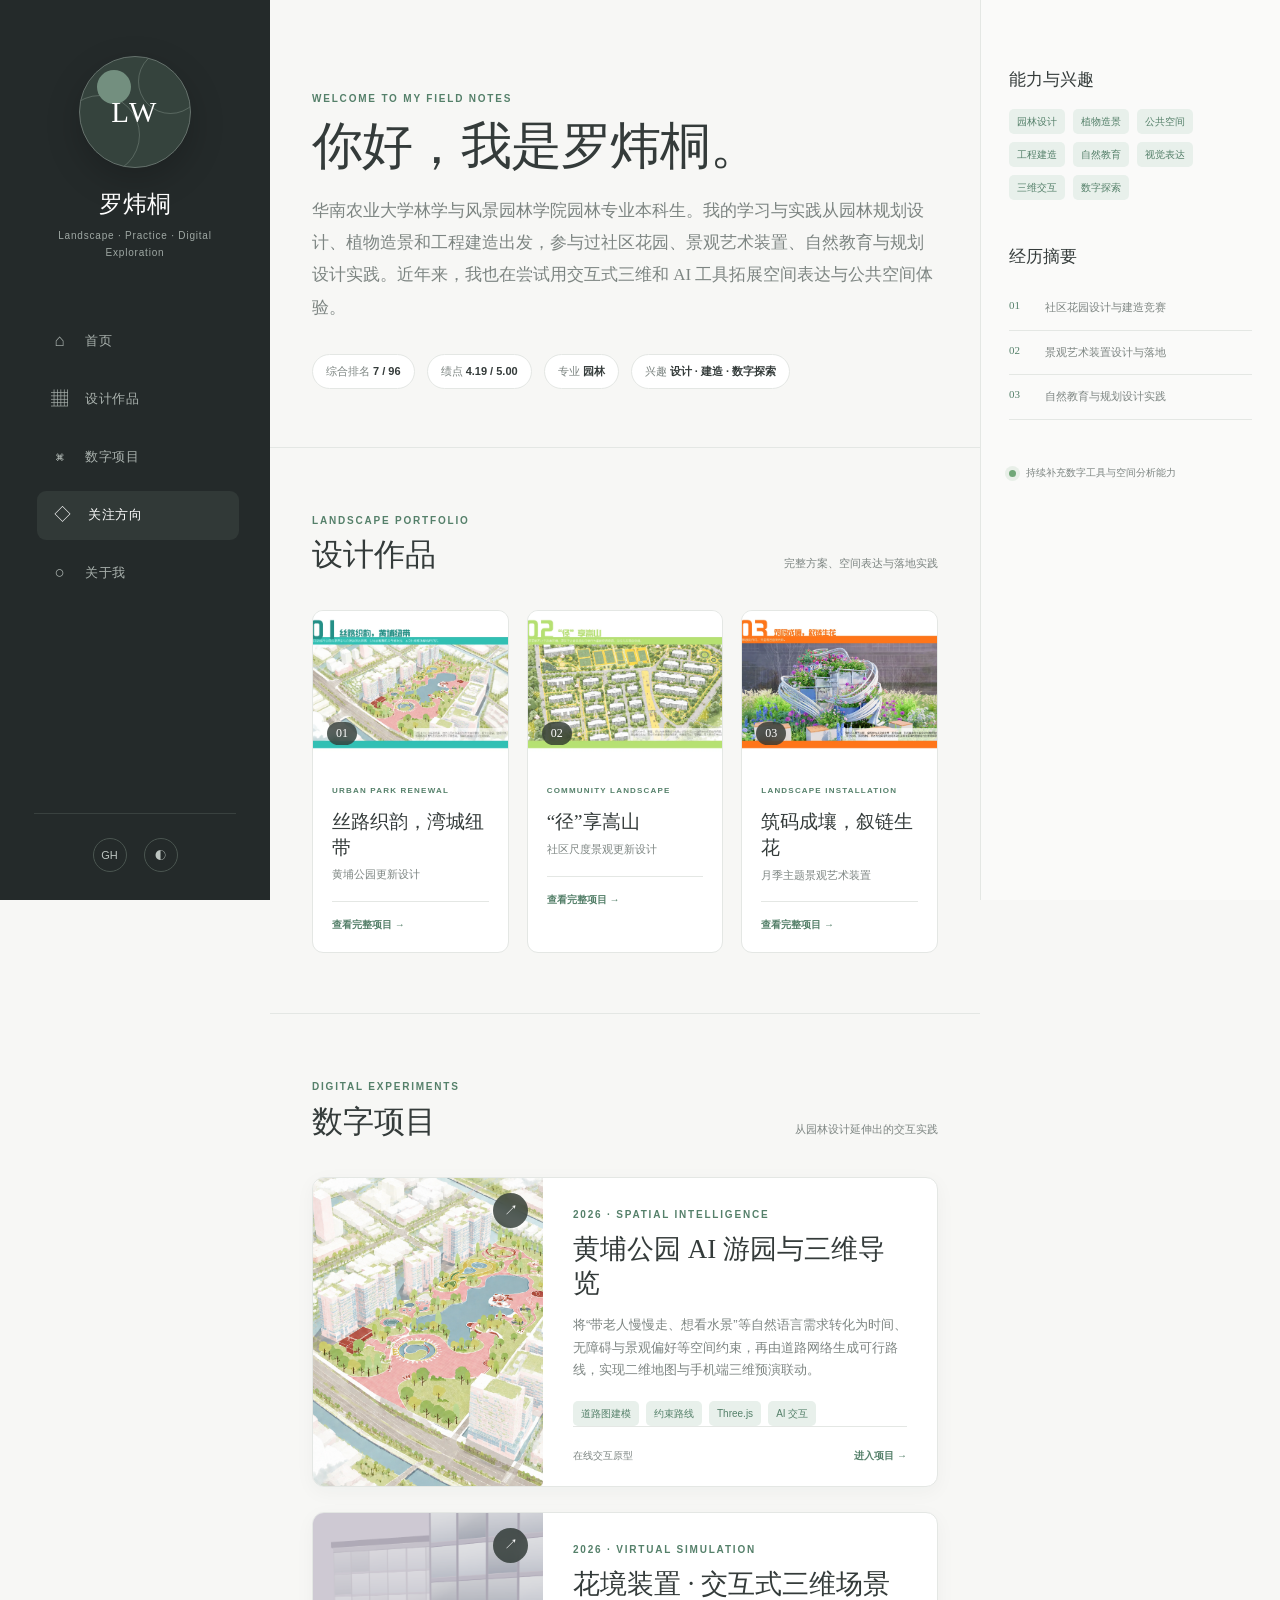
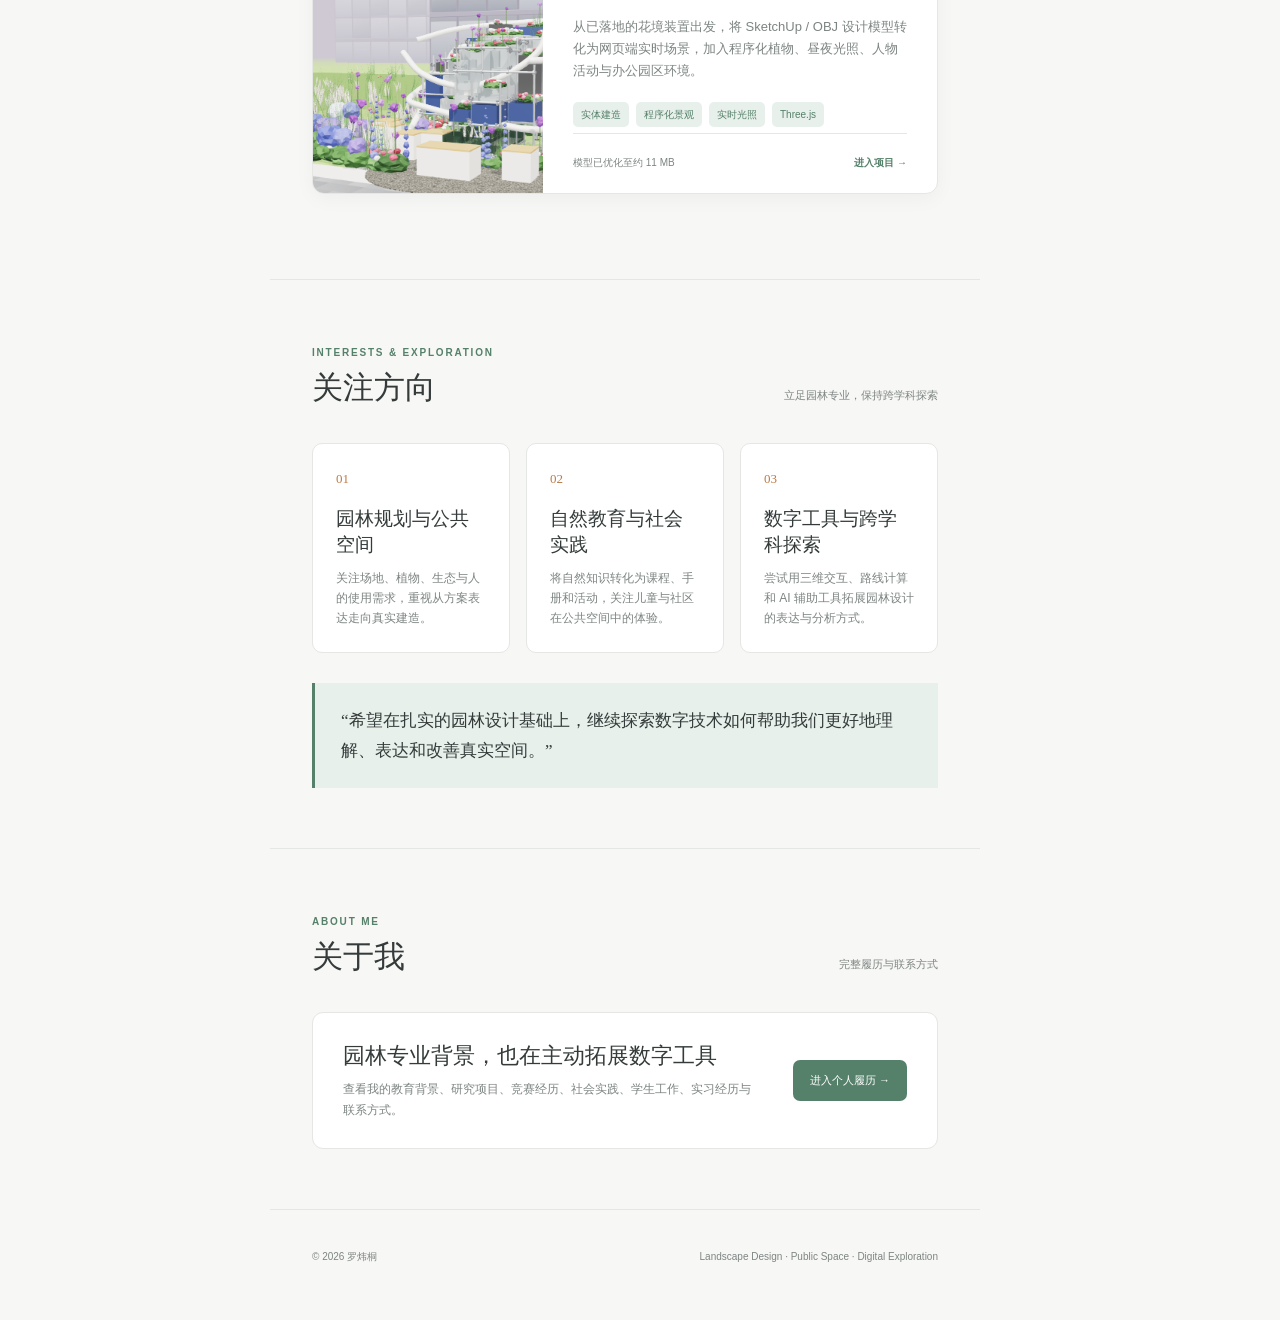
==== index.html @ fc2fd2df "Add academic profile and contact page" ====
<!doctype html>
<html lang="zh-CN" data-theme="light">
  <head>
    <meta charset="UTF-8" />
    <meta name="viewport" content="width=device-width, initial-scale=1" />
    <meta name="description" content="罗炜桐｜园林设计、建造实践、自然教育与数字探索作品集" />
    <meta name="theme-color" content="#f7f7f5" />
    <title>罗炜桐｜园林设计与数字探索</title>
    <link rel="stylesheet" href="./styles.css?v=2" />
  </head>
  <body>
    <aside class="sidebar">
      <a class="profile" href="#home" aria-label="返回首页">
        <span class="avatar"><i></i><b>LW</b></span>
        <strong>罗炜桐</strong>
        <small>Landscape · Practice · Digital Exploration</small>
      </a>

      <nav aria-label="网站导航">
        <a class="active" href="#home"><span>⌂</span>首页</a>
        <a href="#projects"><span>▦</span>设计作品</a>
        <a href="#digital"><span>⌘</span>数字项目</a>
        <a href="#research"><span>◇</span>关注方向</a>
        <a href="./about.html#about"><span>○</span>关于我</a>
      </nav>

      <div class="sidebar-bottom">
        <a href="https://github.com/luoweitong" target="_blank" rel="noreferrer" aria-label="GitHub">GH</a>
        <button id="theme-toggle" type="button" aria-label="切换深浅色模式">◐</button>
      </div>
    </aside>

    <main id="home">
      <header class="mobile-header">
        <a href="#home">罗炜桐</a>
        <button id="menu-toggle" type="button" aria-label="打开导航">☰</button>
      </header>

      <section class="intro">
        <p class="eyebrow">WELCOME TO MY FIELD NOTES</p>
        <h1>你好，我是罗炜桐。</h1>
        <p class="intro-copy">华南农业大学林学与风景园林学院园林专业本科生。我的学习与实践从园林规划设计、植物造景和工程建造出发，参与过社区花园、景观艺术装置、自然教育与规划设计实践。近年来，我也在尝试用交互式三维和 AI 工具拓展空间表达与公共空间体验。</p>
        <div class="intro-meta">
          <span>综合排名 <b>7 / 96</b></span>
          <span>绩点 <b>4.19 / 5.00</b></span>
          <span>专业 <b>园林</b></span>
          <span>兴趣 <b>设计 · 建造 · 数字探索</b></span>
        </div>
      </section>

      <section class="content-section" id="projects">
        <div class="section-title">
          <div><span>LANDSCAPE PORTFOLIO</span><h2>设计作品</h2></div>
          <p>完整方案、空间表达与落地实践</p>
        </div>

        <div class="work-grid">
          <a class="work-card" href="./works/huangpu.html">
            <figure><img src="./assets/portfolio/huangpu/01.webp" alt="黄埔公园更新设计鸟瞰图" /><span>01</span></figure>
            <article><small>URBAN PARK RENEWAL</small><h3>丝路织韵，湾城纽带</h3><p>黄埔公园更新设计</p><b>查看完整项目 →</b></article>
          </a>
          <a class="work-card" href="./works/songshan.html">
            <figure><img src="./assets/portfolio/songshan/01.webp" alt="径享嵩山社区景观设计鸟瞰图" /><span>02</span></figure>
            <article><small>COMMUNITY LANDSCAPE</small><h3>“径”享嵩山</h3><p>社区尺度景观更新设计</p><b>查看完整项目 →</b></article>
          </a>
          <a class="work-card" href="./works/rose.html">
            <figure><img src="./assets/portfolio/rose/01.webp" alt="筑码成壤叙链生花景观装置" /><span>03</span></figure>
            <article><small>LANDSCAPE INSTALLATION</small><h3>筑码成壤，叙链生花</h3><p>月季主题景观艺术装置</p><b>查看完整项目 →</b></article>
          </a>
        </div>
      </section>

      <section class="content-section" id="digital">
        <div class="section-title">
          <div><span>DIGITAL EXPERIMENTS</span><h2>数字项目</h2></div>
          <p>从园林设计延伸出的交互实践</p>
        </div>

        <a class="post-card" href="./huangpu/" target="_blank" aria-label="打开黄埔公园 AI 游园与三维导览项目">
          <figure>
            <img src="./huangpu/maps/huangpu-perspective.png" alt="黄埔公园空间效果图" />
            <span class="open-mark">↗</span>
          </figure>
          <article>
            <div class="post-date">2026 · SPATIAL INTELLIGENCE</div>
            <h3>黄埔公园 AI 游园与三维导览</h3>
            <p>将“带老人慢慢走、想看水景”等自然语言需求转化为时间、无障碍与景观偏好等空间约束，再由道路网络生成可行路线，实现二维地图与手机端三维预演联动。</p>
            <div class="tags"><span>道路图建模</span><span>约束路线</span><span>Three.js</span><span>AI 交互</span></div>
            <footer><span>在线交互原型</span><b>进入项目 →</b></footer>
          </article>
        </a>

        <a class="post-card" href="./garden/" target="_blank" aria-label="打开花境装置交互式三维场景项目">
          <figure>
            <img src="./assets/garden-preview.png" alt="花境装置交互式三维场景" />
            <span class="open-mark">↗</span>
          </figure>
          <article>
            <div class="post-date">2026 · VIRTUAL SIMULATION</div>
            <h3>花境装置 · 交互式三维场景</h3>
            <p>从已落地的花境装置出发，将 SketchUp / OBJ 设计模型转化为网页端实时场景，加入程序化植物、昼夜光照、人物活动与办公园区环境。</p>
            <div class="tags"><span>实体建造</span><span>程序化景观</span><span>实时光照</span><span>Three.js</span></div>
            <footer><span>模型已优化至约 11 MB</span><b>进入项目 →</b></footer>
          </article>
        </a>
      </section>

      <section class="content-section research" id="research">
        <div class="section-title">
          <div><span>INTERESTS &amp; EXPLORATION</span><h2>关注方向</h2></div>
          <p>立足园林专业，保持跨学科探索</p>
        </div>
        <div class="note-grid">
          <article><b>01</b><h3>园林规划与公共空间</h3><p>关注场地、植物、生态与人的使用需求，重视从方案表达走向真实建造。</p></article>
          <article><b>02</b><h3>自然教育与社会实践</h3><p>将自然知识转化为课程、手册和活动，关注儿童与社区在公共空间中的体验。</p></article>
          <article><b>03</b><h3>数字工具与跨学科探索</h3><p>尝试用三维交互、路线计算和 AI 辅助工具拓展园林设计的表达与分析方式。</p></article>
        </div>
        <blockquote>“希望在扎实的园林设计基础上，继续探索数字技术如何帮助我们更好地理解、表达和改善真实空间。”</blockquote>
      </section>

      <section class="content-section about" id="about">
        <div class="section-title">
          <div><span>ABOUT ME</span><h2>关于我</h2></div>
          <p>完整履历与联系方式</p>
        </div>
        <div class="about-callout">
          <div><h3>园林专业背景，也在主动拓展数字工具</h3><p>查看我的教育背景、研究项目、竞赛经历、社会实践、学生工作、实习经历与联系方式。</p></div>
          <a href="./about.html#about">进入个人履历 →</a>
        </div>
      </section>

      <footer class="site-footer">
        <span>© 2026 罗炜桐</span>
        <span>Landscape Design · Public Space · Digital Exploration</span>
      </footer>
    </main>

    <aside class="right-rail">
      <section>
        <h2>能力与兴趣</h2>
        <div class="cloud"><span>园林设计</span><span>植物造景</span><span>公共空间</span><span>工程建造</span><span>自然教育</span><span>视觉表达</span><span>三维交互</span><span>数字探索</span></div>
      </section>
      <section>
        <h2>经历摘要</h2>
        <a href="./about.html#competitions"><b>01</b><span>社区花园设计与建造竞赛</span></a>
        <a href="./about.html#competitions"><b>02</b><span>景观艺术装置设计与落地</span></a>
        <a href="./about.html#practice"><b>03</b><span>自然教育与规划设计实践</span></a>
      </section>
      <section class="status">
        <i></i><span>持续补充数字工具与空间分析能力</span>
      </section>
    </aside>

    <script src="./script.js?v=2"></script>
  </body>
</html>
---- styles.css ----
:root {
  --bg: #f7f7f5;
  --panel: #ffffff;
  --sidebar: #242a2a;
  --sidebar-text: #d9ddda;
  --text: #343b3a;
  --muted: #7d8582;
  --line: #e4e7e4;
  --accent: #55806a;
  --accent-soft: #e8f0eb;
  --amber: #bd7a46;
  --display: Georgia, 'Songti SC', 'STSong', serif;
  --body: 'Microsoft YaHei UI', 'PingFang SC', sans-serif;
}
[data-theme='dark'] {
  --bg: #1c2020;
  --panel: #252a29;
  --sidebar: #151918;
  --sidebar-text: #d7dcda;
  --text: #e4e7e4;
  --muted: #9aa29f;
  --line: #363d3a;
  --accent: #8eb69f;
  --accent-soft: #2d3a34;
  --amber: #d59b6c;
}
* { box-sizing: border-box; }
html { scroll-behavior: smooth; scroll-padding-top: 30px; }
body { margin: 0; background: var(--bg); color: var(--text); font-family: var(--body); font-size: 14px; line-height: 1.7; transition: background .25s, color .25s; }
a { color: inherit; text-decoration: none; }
.sidebar { position: fixed; inset: 0 auto 0 0; width: 270px; background: var(--sidebar); color: var(--sidebar-text); padding: 56px 34px 28px; display: flex; flex-direction: column; z-index: 10; }
.profile { text-align: center; display: grid; justify-items: center; }
.avatar { width: 112px; height: 112px; border: 1px solid #65716c; border-radius: 50%; position: relative; overflow: hidden; display: grid; place-items: center; background: #35433d; box-shadow: 0 12px 35px #0003; }
.avatar::before, .avatar::after, .avatar i { content: ''; position: absolute; border: 1px solid rgba(207,222,213,.23); border-radius: 50%; }
.avatar::before { width: 78px; height: 78px; left: -20px; bottom: -8px; }
.avatar::after { width: 63px; height: 63px; right: -13px; top: -8px; }
.avatar i { width: 34px; height: 34px; left: 17px; top: 13px; background: #738f7f; border: 0; }
.avatar b { position: relative; z-index: 1; font: 400 29px var(--display); letter-spacing: .08em; color: white; }
.profile strong { font: 400 24px var(--display); margin-top: 20px; color: white; }
.profile small { color: #9fa8a4; font-size: 10px; letter-spacing: .08em; margin-top: 7px; }
nav { margin-top: 56px; display: grid; gap: 9px; }
nav a { display: flex; align-items: center; gap: 16px; padding: 10px 17px; border-radius: 9px; color: #aab2ae; transition: .2s; font-size: 13px; letter-spacing: .05em; }
nav a span { width: 18px; font-size: 17px; text-align: center; }
nav a:hover, nav a.active { color: white; background: #313937; transform: translateX(3px); }
.sidebar-bottom { margin-top: auto; display: flex; justify-content: center; gap: 17px; border-top: 1px solid #39413f; padding-top: 24px; }
.sidebar-bottom a, .sidebar-bottom button { width: 34px; height: 34px; border: 1px solid #4a5550; color: #bdc5c1; background: transparent; border-radius: 50%; display: grid; place-items: center; font: 11px var(--body); cursor: pointer; }
.mobile-header { display: none; }
main { margin-left: 270px; margin-right: 300px; min-height: 100vh; }
.intro, .content-section, .site-footer { max-width: 900px; margin-inline: auto; }
.intro { padding: 80px 42px 58px; border-bottom: 1px solid var(--line); }
.eyebrow, .section-title span, .post-date { font-size: 10px; letter-spacing: .18em; color: var(--accent); font-weight: 700; }
.intro h1 { font: 400 clamp(38px, 4vw, 58px)/1.05 var(--display); margin: 12px 0 22px; letter-spacing: -.025em; }
.intro-copy { color: var(--muted); font: 400 17px/1.9 var(--display); max-width: 740px; margin: 0; }
.intro-meta { display: flex; flex-wrap: wrap; gap: 12px; margin-top: 30px; }
.intro-meta span { background: var(--panel); border: 1px solid var(--line); border-radius: 999px; padding: 7px 13px; color: var(--muted); font-size: 11px; }
.intro-meta b { color: var(--text); font-weight: 600; }
.content-section { padding: 60px 42px; border-bottom: 1px solid var(--line); }
.section-title { display: flex; align-items: end; justify-content: space-between; margin-bottom: 34px; }
.section-title h2 { font: 400 31px var(--display); margin: 3px 0 0; }
.section-title > p { margin: 0 0 4px; color: var(--muted); font-size: 11px; }
.work-grid { display: grid; grid-template-columns: repeat(3, 1fr); gap: 18px; }
.work-card { background: var(--panel); border: 1px solid var(--line); border-radius: 11px; overflow: hidden; transition: transform .25s, box-shadow .25s, border-color .25s; }
.work-card:hover { transform: translateY(-5px); box-shadow: 0 16px 38px rgba(35,50,42,.1); border-color: color-mix(in srgb, var(--accent), transparent 55%); }
.work-card figure { margin: 0; aspect-ratio: 4/3; position: relative; overflow: hidden; background: #e9ece8; }
.work-card figure img { width: 100%; height: 100%; object-fit: cover; display: block; transition: transform .55s ease; }
.work-card:hover figure img { transform: scale(1.035); }
.work-card figure span { position: absolute; left: 14px; bottom: 12px; color: white; font: 400 12px var(--display); background: rgba(29,39,34,.72); border-radius: 999px; padding: 4px 9px; backdrop-filter: blur(6px); }
.work-card article { padding: 20px 19px 19px; }
.work-card small { color: var(--accent); font-size: 8px; letter-spacing: .15em; font-weight: 700; }
.work-card h3 { font: 400 19px/1.35 var(--display); margin: 8px 0 5px; }
.work-card p { color: var(--muted); font-size: 11px; margin: 0 0 17px; }
.work-card b { display: block; padding-top: 14px; border-top: 1px solid var(--line); color: var(--accent); font-size: 10px; }
.post-card { display: grid; grid-template-columns: minmax(230px, 36%) 1fr; overflow: hidden; background: var(--panel); border: 1px solid var(--line); border-radius: 12px; margin-bottom: 25px; box-shadow: 0 5px 20px rgba(35,50,42,.04); transition: transform .25s, box-shadow .25s, border-color .25s; }
.post-card:hover { transform: translateY(-4px); box-shadow: 0 15px 38px rgba(35,50,42,.11); border-color: color-mix(in srgb, var(--accent), transparent 55%); }
.post-card figure { margin: 0; min-height: 280px; overflow: hidden; position: relative; background: #dfe6df; }
.post-card img { width: 100%; height: 100%; object-fit: cover; display: block; transition: transform .6s ease; }
.post-card:hover img { transform: scale(1.04); }
.open-mark { position: absolute; top: 15px; right: 15px; width: 35px; height: 35px; display: grid; place-items: center; border-radius: 50%; color: white; background: rgba(26,36,31,.72); backdrop-filter: blur(6px); }
.post-card article { padding: 28px 30px 22px; display: flex; flex-direction: column; }
.post-card h3 { font: 400 27px/1.25 var(--display); margin: 10px 0 14px; }
.post-card article > p { color: var(--muted); margin: 0 0 20px; font-size: 13px; }
.tags { display: flex; flex-wrap: wrap; gap: 7px; }
.tags span, .cloud span { background: var(--accent-soft); color: var(--accent); border-radius: 5px; padding: 4px 8px; font-size: 10px; }
.post-card footer { margin-top: auto; padding-top: 20px; border-top: 1px solid var(--line); display: flex; justify-content: space-between; color: var(--muted); font-size: 10px; }
.post-card footer b { color: var(--accent); }
.note-grid { display: grid; grid-template-columns: repeat(3, 1fr); gap: 16px; }
.note-grid article { background: var(--panel); border: 1px solid var(--line); border-radius: 10px; padding: 23px; }
.note-grid b { color: var(--amber); font: 400 13px var(--display); }
.note-grid h3 { font: 400 19px/1.35 var(--display); margin: 16px 0 10px; }
.note-grid p { color: var(--muted); font-size: 12px; margin: 0; }
blockquote { margin: 30px 0 0; padding: 23px 26px; border-left: 3px solid var(--accent); background: var(--accent-soft); color: var(--text); font: 400 17px/1.75 var(--display); }
.about-grid { display: grid; grid-template-columns: repeat(3, 1fr); gap: 20px; }
.about-grid h3 { font: 400 20px var(--display); padding-bottom: 12px; border-bottom: 1px solid var(--line); }
.about-grid p { color: var(--muted); font-size: 12px; }
.about-callout { display:flex; align-items:center; justify-content:space-between; gap:30px; padding:28px 30px; background:var(--panel); border:1px solid var(--line); border-radius:11px; }
.about-callout h3 { margin:0 0 8px; font:400 22px var(--display); }
.about-callout p { margin:0; color:var(--muted); font-size:12px; }
.about-callout > a { flex:none; padding:11px 17px; color:white; background:var(--accent); border-radius:7px; font-size:11px; transition:transform .2s, filter .2s; }
.about-callout > a:hover { transform:translateY(-2px); filter:brightness(1.08); }
.site-footer { padding: 38px 42px 55px; display: flex; justify-content: space-between; color: var(--muted); font-size: 10px; }
.right-rail { position: fixed; right: 0; top: 0; width: 300px; height: 100vh; padding: 68px 28px; border-left: 1px solid var(--line); background: color-mix(in srgb, var(--bg), var(--panel) 40%); overflow-y: auto; }
.right-rail section { margin-bottom: 45px; }
.right-rail h2 { font: 400 17px var(--display); margin: 0 0 18px; }
.cloud { display: flex; flex-wrap: wrap; gap: 8px; }
.right-rail section > a { display: grid; grid-template-columns: 27px 1fr; gap: 9px; padding: 13px 0; border-bottom: 1px solid var(--line); font-size: 11px; line-height: 1.6; color: var(--muted); }
.right-rail section > a b { color: var(--accent); font: 400 11px var(--display); }
.status { display: flex; gap: 10px; align-items: flex-start; color: var(--muted); font-size: 10px; line-height: 1.6; }
.status i { width: 7px; height: 7px; background: #70a778; border-radius: 50%; margin-top: 5px; box-shadow: 0 0 0 4px #70a77822; }
@media (max-width: 1150px) { main { margin-right: 0; }.right-rail { display: none; } }
@media (max-width: 760px) {
  .sidebar { width: min(280px, 78vw); transform: translateX(-102%); transition: transform .25s; box-shadow: 12px 0 30px #0003; }
  body.menu-open .sidebar { transform: translateX(0); }
  main { margin: 0; }
  .mobile-header { height: 58px; padding: 0 20px; display: flex; justify-content: space-between; align-items: center; position: sticky; top: 0; z-index: 8; background: color-mix(in srgb, var(--bg), transparent 7%); backdrop-filter: blur(12px); border-bottom: 1px solid var(--line); }
  .mobile-header a { font: 400 18px var(--display); }
  .mobile-header button { background: transparent; border: 0; color: var(--text); font-size: 20px; }
  .intro { padding: 58px 22px 45px; }.content-section { padding: 48px 20px; }
  .section-title { align-items: start; }.section-title > p { display: none; }
  .post-card { grid-template-columns: 1fr; }.post-card figure { min-height: 220px; aspect-ratio: 16/9; }.post-card article { padding: 23px; }
  .work-grid, .note-grid, .about-grid { grid-template-columns: 1fr; }.about-callout { align-items:flex-start; flex-direction:column; }.site-footer { padding-inline: 20px; gap: 20px; }
}
@media (prefers-reduced-motion: reduce) { *,*::before,*::after { scroll-behavior: auto !important; transition: none !important; } }
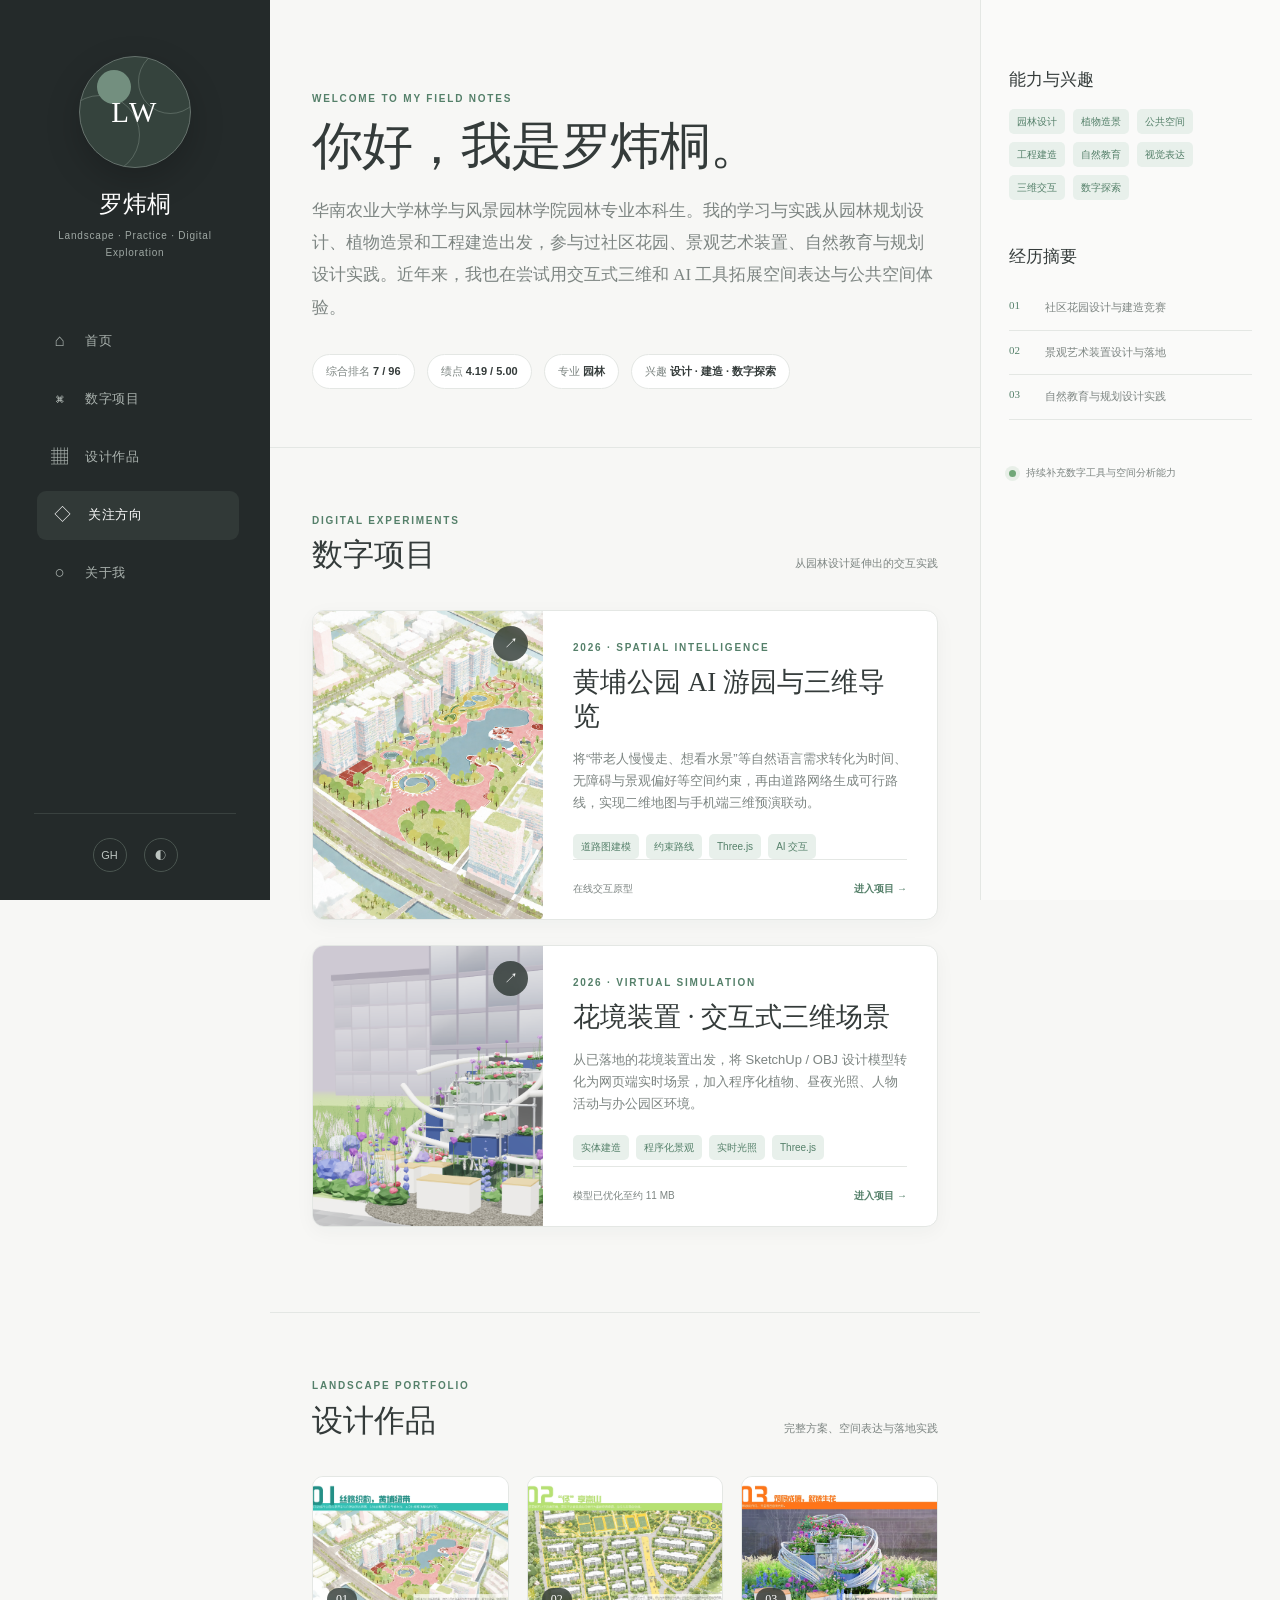
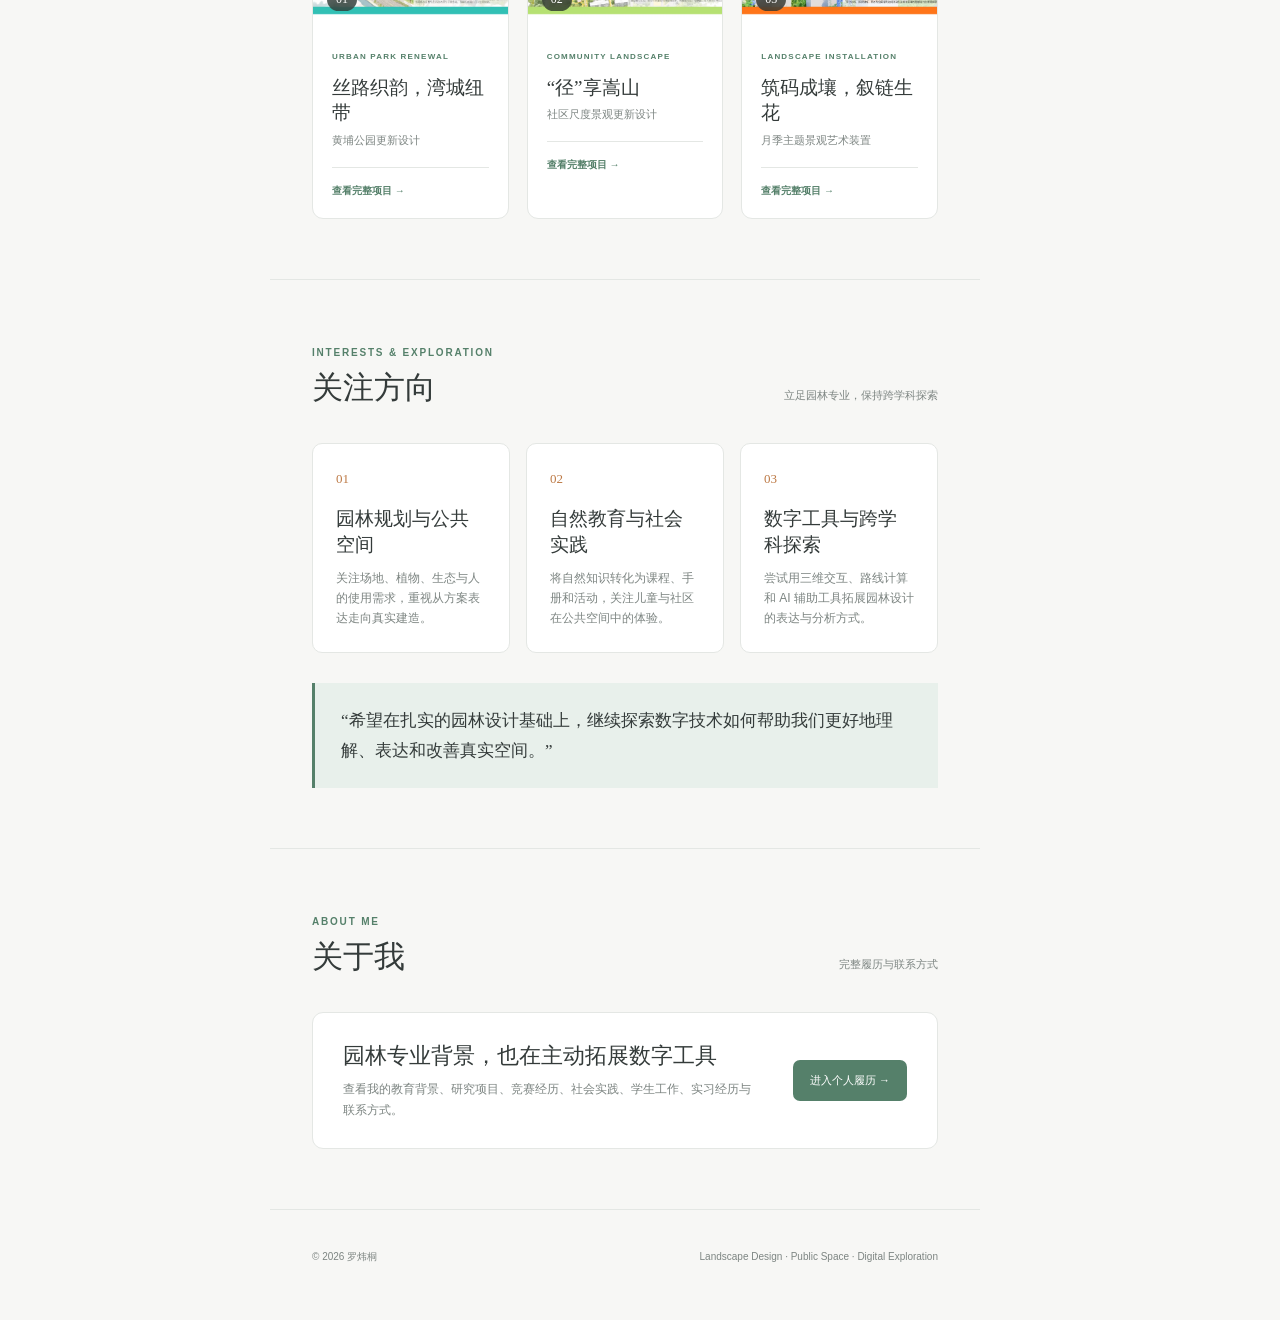
==== commit ac154bcf: "Show digital projects before design portfolio" ====
--- a/index.html
+++ b/index.html
@@ -18,8 +18,8 @@
 
       <nav aria-label="网站导航">
         <a class="active" href="#home"><span>⌂</span>首页</a>
+        <a href="#digital"><span>⌘</span>数字项目</a>
         <a href="#projects"><span>▦</span>设计作品</a>
-        <a href="#digital"><span>⌘</span>数字项目</a>
         <a href="#research"><span>◇</span>关注方向</a>
         <a href="./about.html#about"><span>○</span>关于我</a>
       </nav>
@@ -45,28 +45,6 @@
           <span>绩点 <b>4.19 / 5.00</b></span>
           <span>专业 <b>园林</b></span>
           <span>兴趣 <b>设计 · 建造 · 数字探索</b></span>
-        </div>
-      </section>
-
-      <section class="content-section" id="projects">
-        <div class="section-title">
-          <div><span>LANDSCAPE PORTFOLIO</span><h2>设计作品</h2></div>
-          <p>完整方案、空间表达与落地实践</p>
-        </div>
-
-        <div class="work-grid">
-          <a class="work-card" href="./works/huangpu.html">
-            <figure><img src="./assets/portfolio/huangpu/01.webp" alt="黄埔公园更新设计鸟瞰图" /><span>01</span></figure>
-            <article><small>URBAN PARK RENEWAL</small><h3>丝路织韵，湾城纽带</h3><p>黄埔公园更新设计</p><b>查看完整项目 →</b></article>
-          </a>
-          <a class="work-card" href="./works/songshan.html">
-            <figure><img src="./assets/portfolio/songshan/01.webp" alt="径享嵩山社区景观设计鸟瞰图" /><span>02</span></figure>
-            <article><small>COMMUNITY LANDSCAPE</small><h3>“径”享嵩山</h3><p>社区尺度景观更新设计</p><b>查看完整项目 →</b></article>
-          </a>
-          <a class="work-card" href="./works/rose.html">
-            <figure><img src="./assets/portfolio/rose/01.webp" alt="筑码成壤叙链生花景观装置" /><span>03</span></figure>
-            <article><small>LANDSCAPE INSTALLATION</small><h3>筑码成壤，叙链生花</h3><p>月季主题景观艺术装置</p><b>查看完整项目 →</b></article>
-          </a>
         </div>
       </section>
 
@@ -103,6 +81,28 @@
             <footer><span>模型已优化至约 11 MB</span><b>进入项目 →</b></footer>
           </article>
         </a>
+      </section>
+
+      <section class="content-section" id="projects">
+        <div class="section-title">
+          <div><span>LANDSCAPE PORTFOLIO</span><h2>设计作品</h2></div>
+          <p>完整方案、空间表达与落地实践</p>
+        </div>
+
+        <div class="work-grid">
+          <a class="work-card" href="./works/huangpu.html">
+            <figure><img src="./assets/portfolio/huangpu/01.webp" alt="黄埔公园更新设计鸟瞰图" /><span>01</span></figure>
+            <article><small>URBAN PARK RENEWAL</small><h3>丝路织韵，湾城纽带</h3><p>黄埔公园更新设计</p><b>查看完整项目 →</b></article>
+          </a>
+          <a class="work-card" href="./works/songshan.html">
+            <figure><img src="./assets/portfolio/songshan/01.webp" alt="径享嵩山社区景观设计鸟瞰图" /><span>02</span></figure>
+            <article><small>COMMUNITY LANDSCAPE</small><h3>“径”享嵩山</h3><p>社区尺度景观更新设计</p><b>查看完整项目 →</b></article>
+          </a>
+          <a class="work-card" href="./works/rose.html">
+            <figure><img src="./assets/portfolio/rose/01.webp" alt="筑码成壤叙链生花景观装置" /><span>03</span></figure>
+            <article><small>LANDSCAPE INSTALLATION</small><h3>筑码成壤，叙链生花</h3><p>月季主题景观艺术装置</p><b>查看完整项目 →</b></article>
+          </a>
+        </div>
       </section>
 
       <section class="content-section research" id="research">
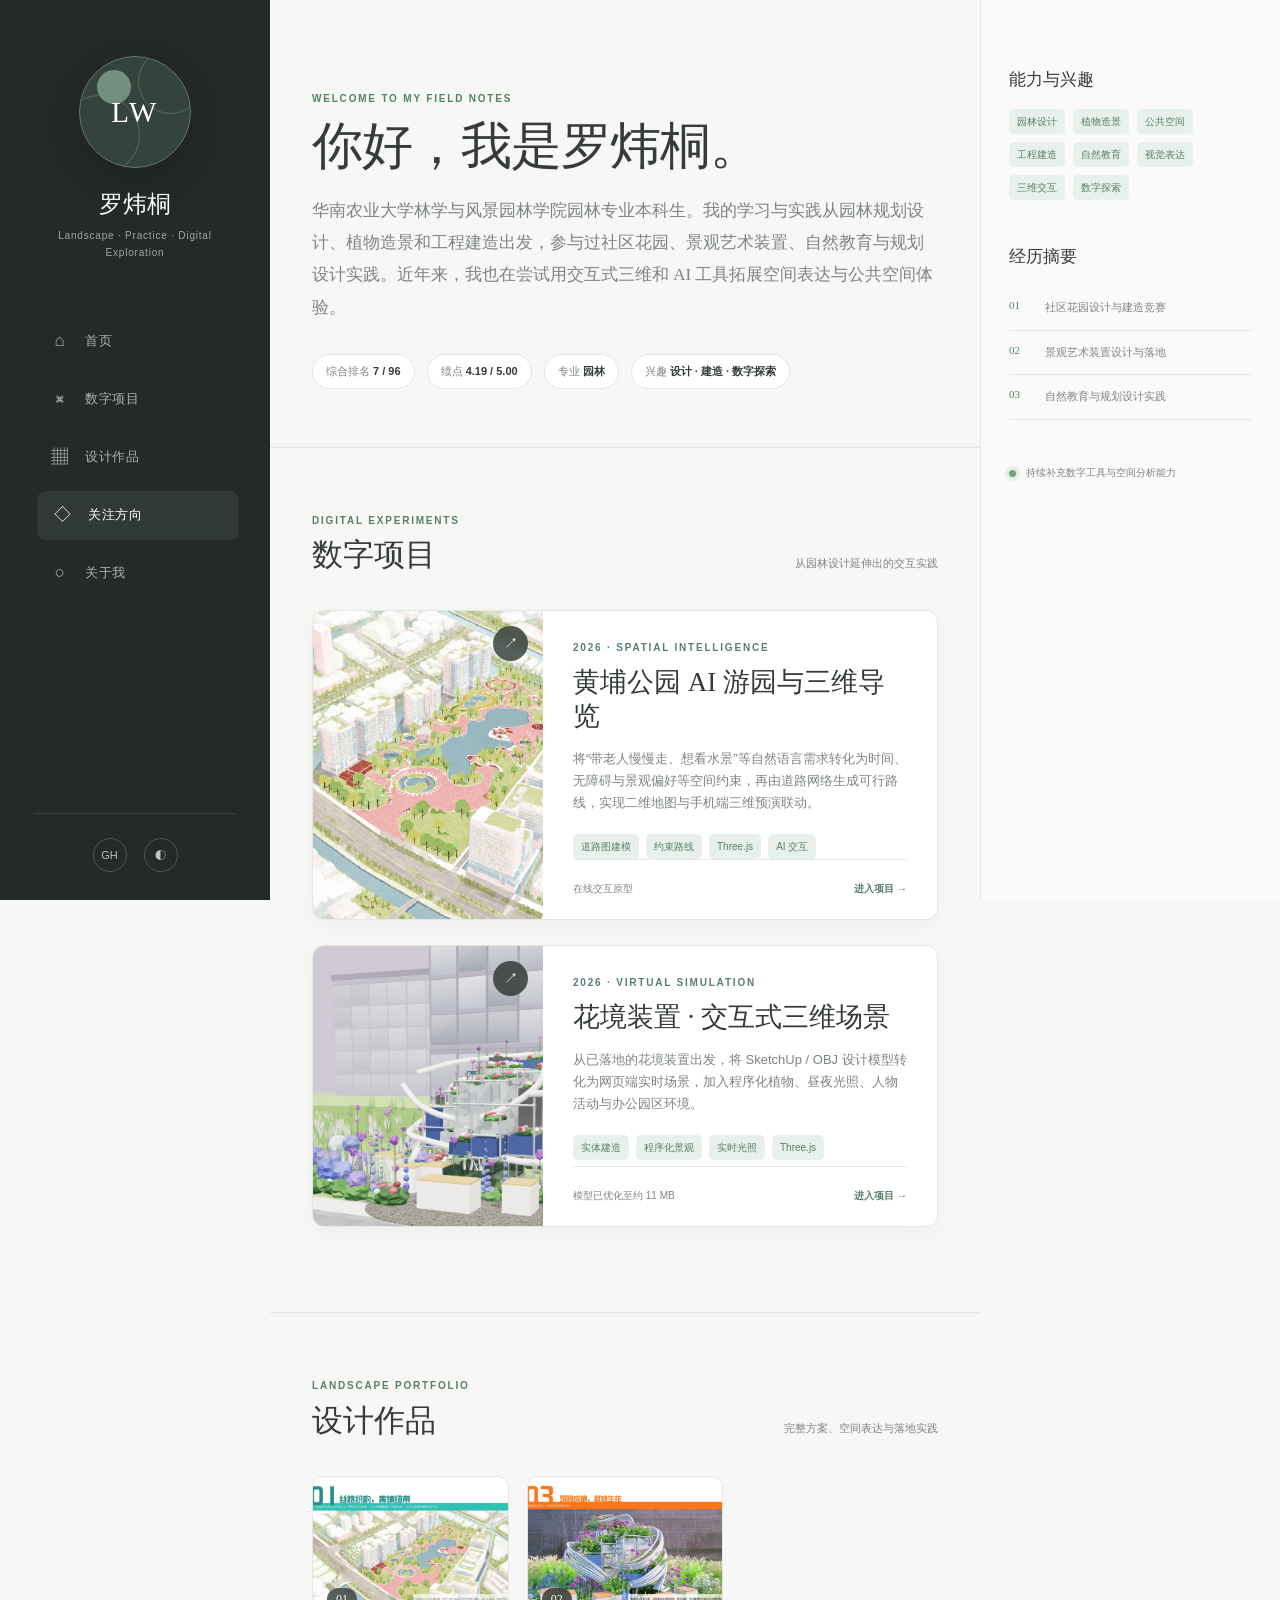
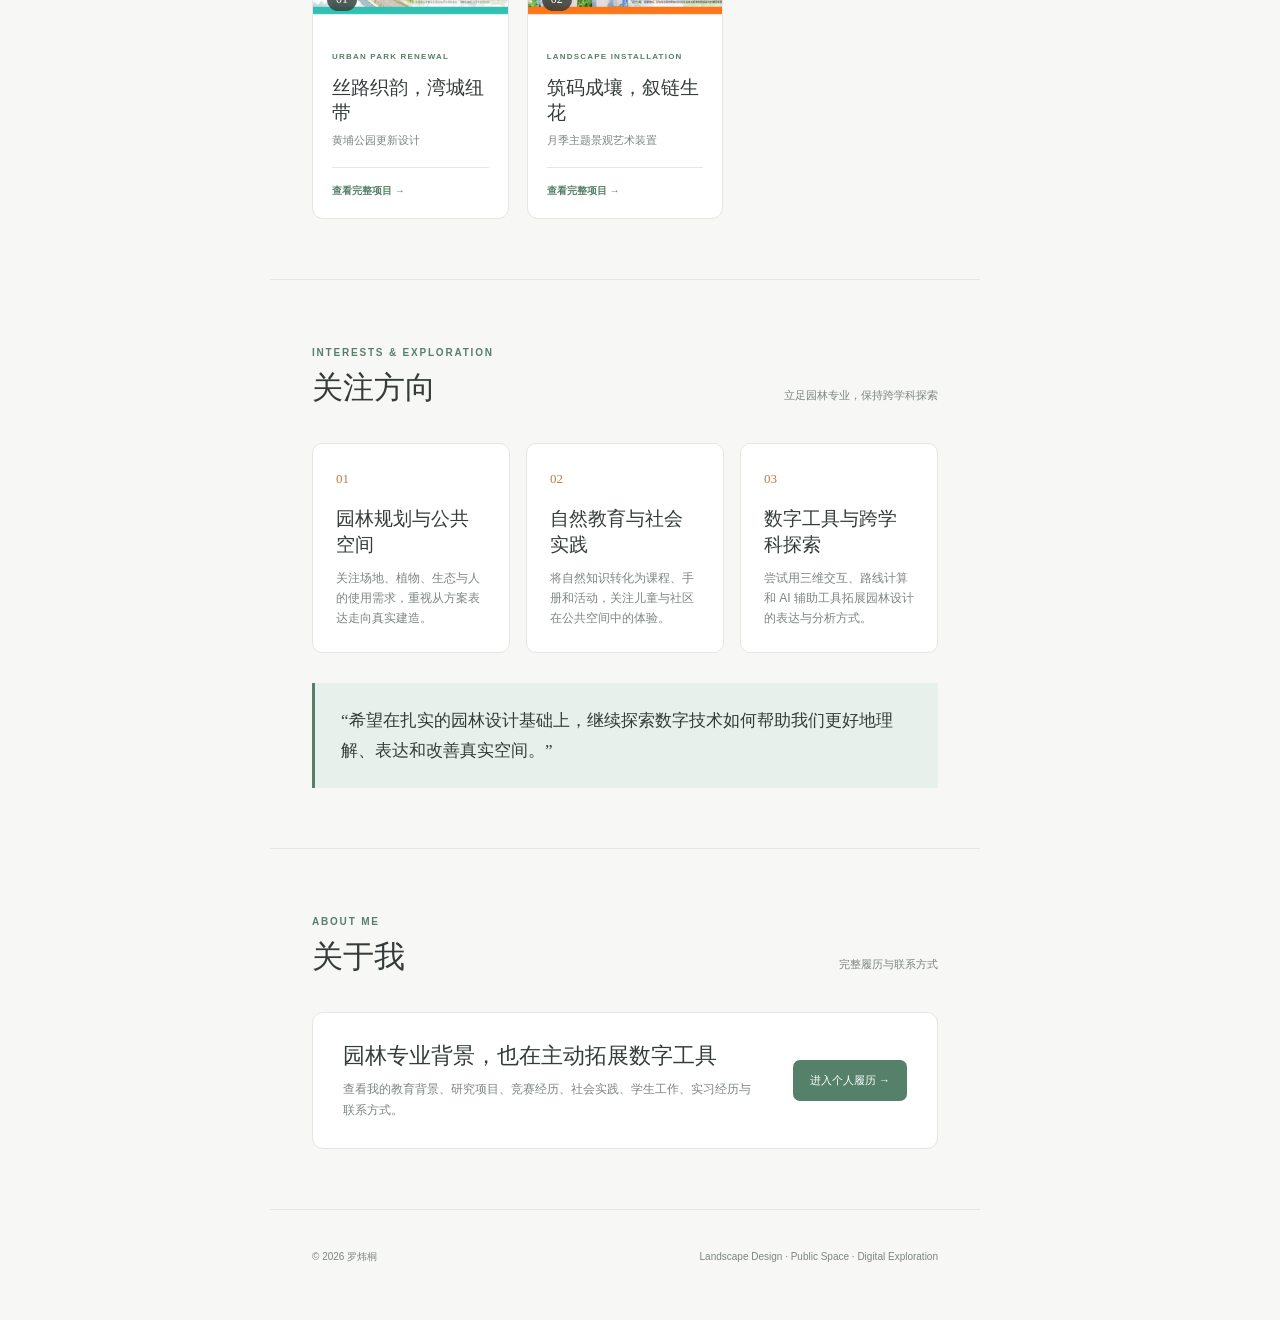
==== commit 8977c2cd: "Remove Songshan project and sharpen portfolio images" ====
--- a/index.html
+++ b/index.html
@@ -91,15 +91,11 @@
 
         <div class="work-grid">
           <a class="work-card" href="./works/huangpu.html">
-            <figure><img src="./assets/portfolio/huangpu/01.webp" alt="黄埔公园更新设计鸟瞰图" /><span>01</span></figure>
+            <figure><img src="./assets/portfolio/huangpu/01.webp?v=2" alt="黄埔公园更新设计鸟瞰图" /><span>01</span></figure>
             <article><small>URBAN PARK RENEWAL</small><h3>丝路织韵，湾城纽带</h3><p>黄埔公园更新设计</p><b>查看完整项目 →</b></article>
           </a>
-          <a class="work-card" href="./works/songshan.html">
-            <figure><img src="./assets/portfolio/songshan/01.webp" alt="径享嵩山社区景观设计鸟瞰图" /><span>02</span></figure>
-            <article><small>COMMUNITY LANDSCAPE</small><h3>“径”享嵩山</h3><p>社区尺度景观更新设计</p><b>查看完整项目 →</b></article>
-          </a>
           <a class="work-card" href="./works/rose.html">
-            <figure><img src="./assets/portfolio/rose/01.webp" alt="筑码成壤叙链生花景观装置" /><span>03</span></figure>
+            <figure><img src="./assets/portfolio/rose/01.webp?v=2" alt="筑码成壤叙链生花景观装置" /><span>02</span></figure>
             <article><small>LANDSCAPE INSTALLATION</small><h3>筑码成壤，叙链生花</h3><p>月季主题景观艺术装置</p><b>查看完整项目 →</b></article>
           </a>
         </div>
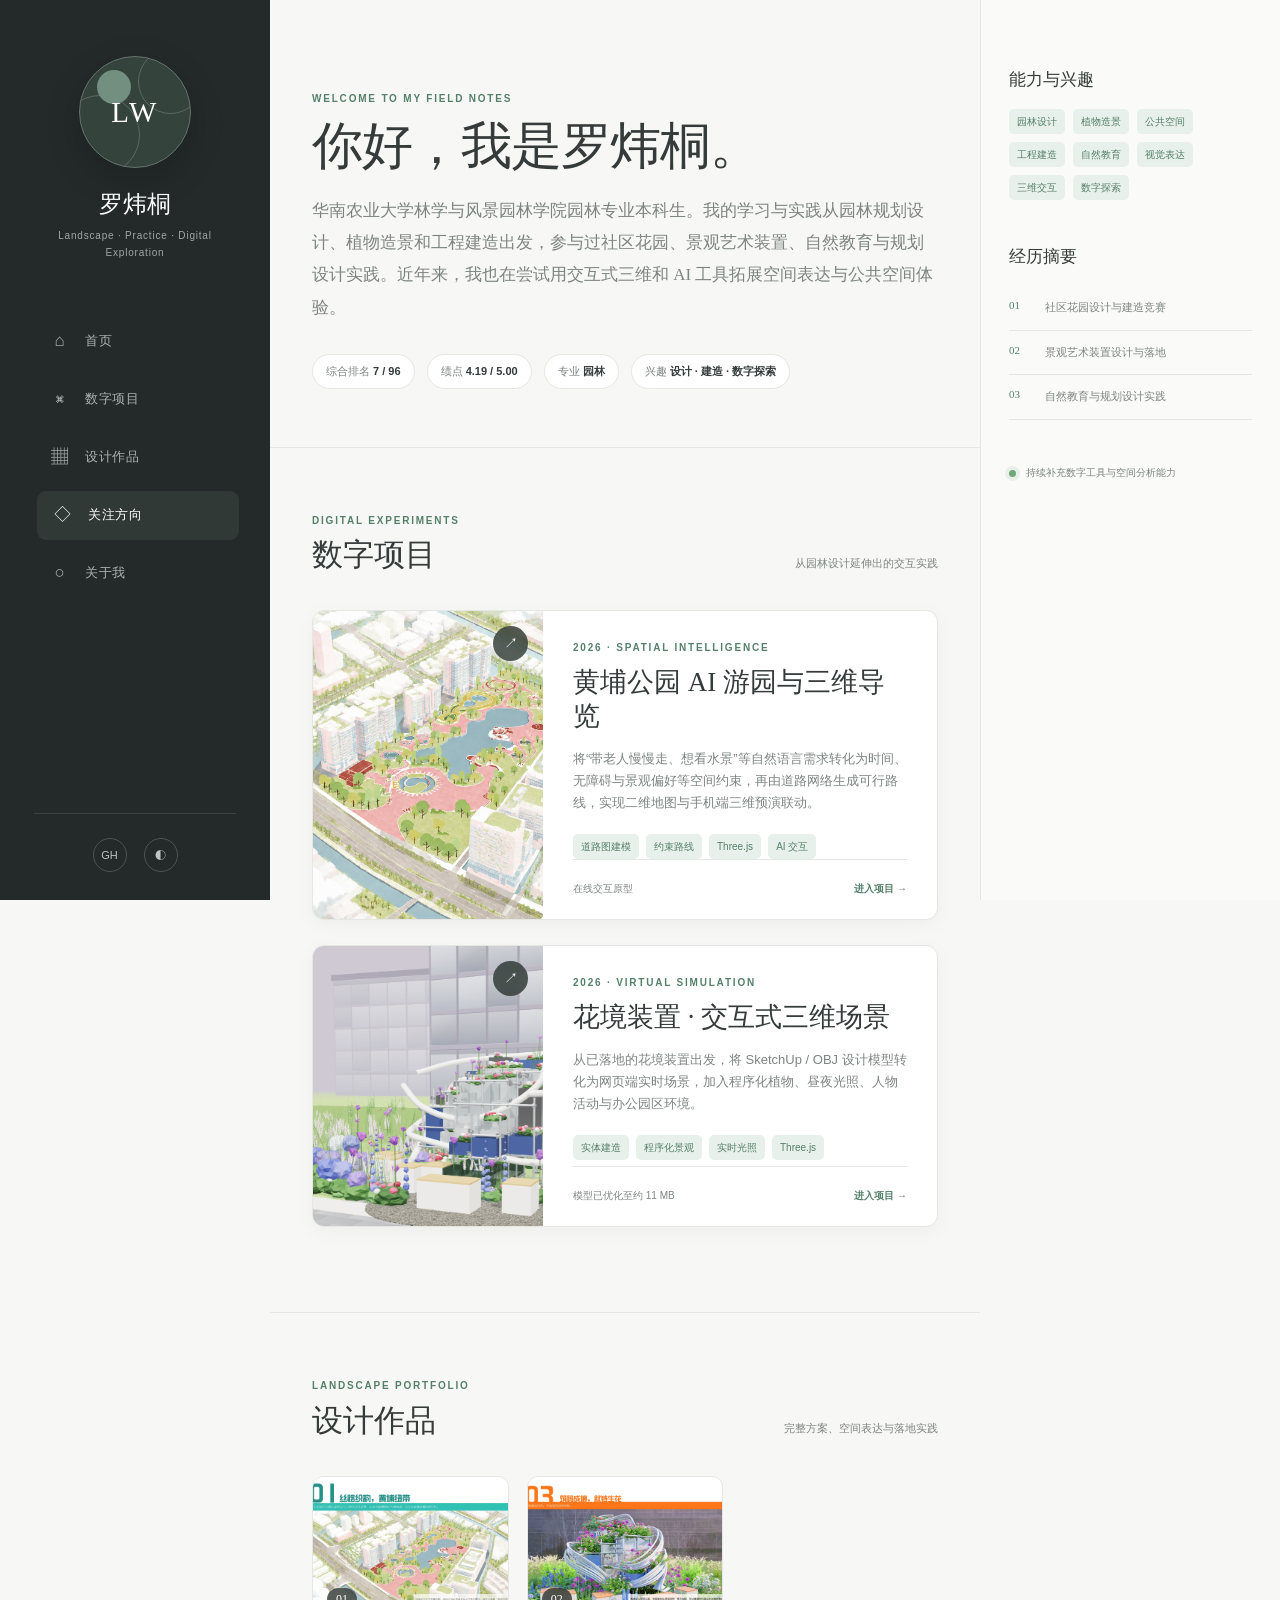
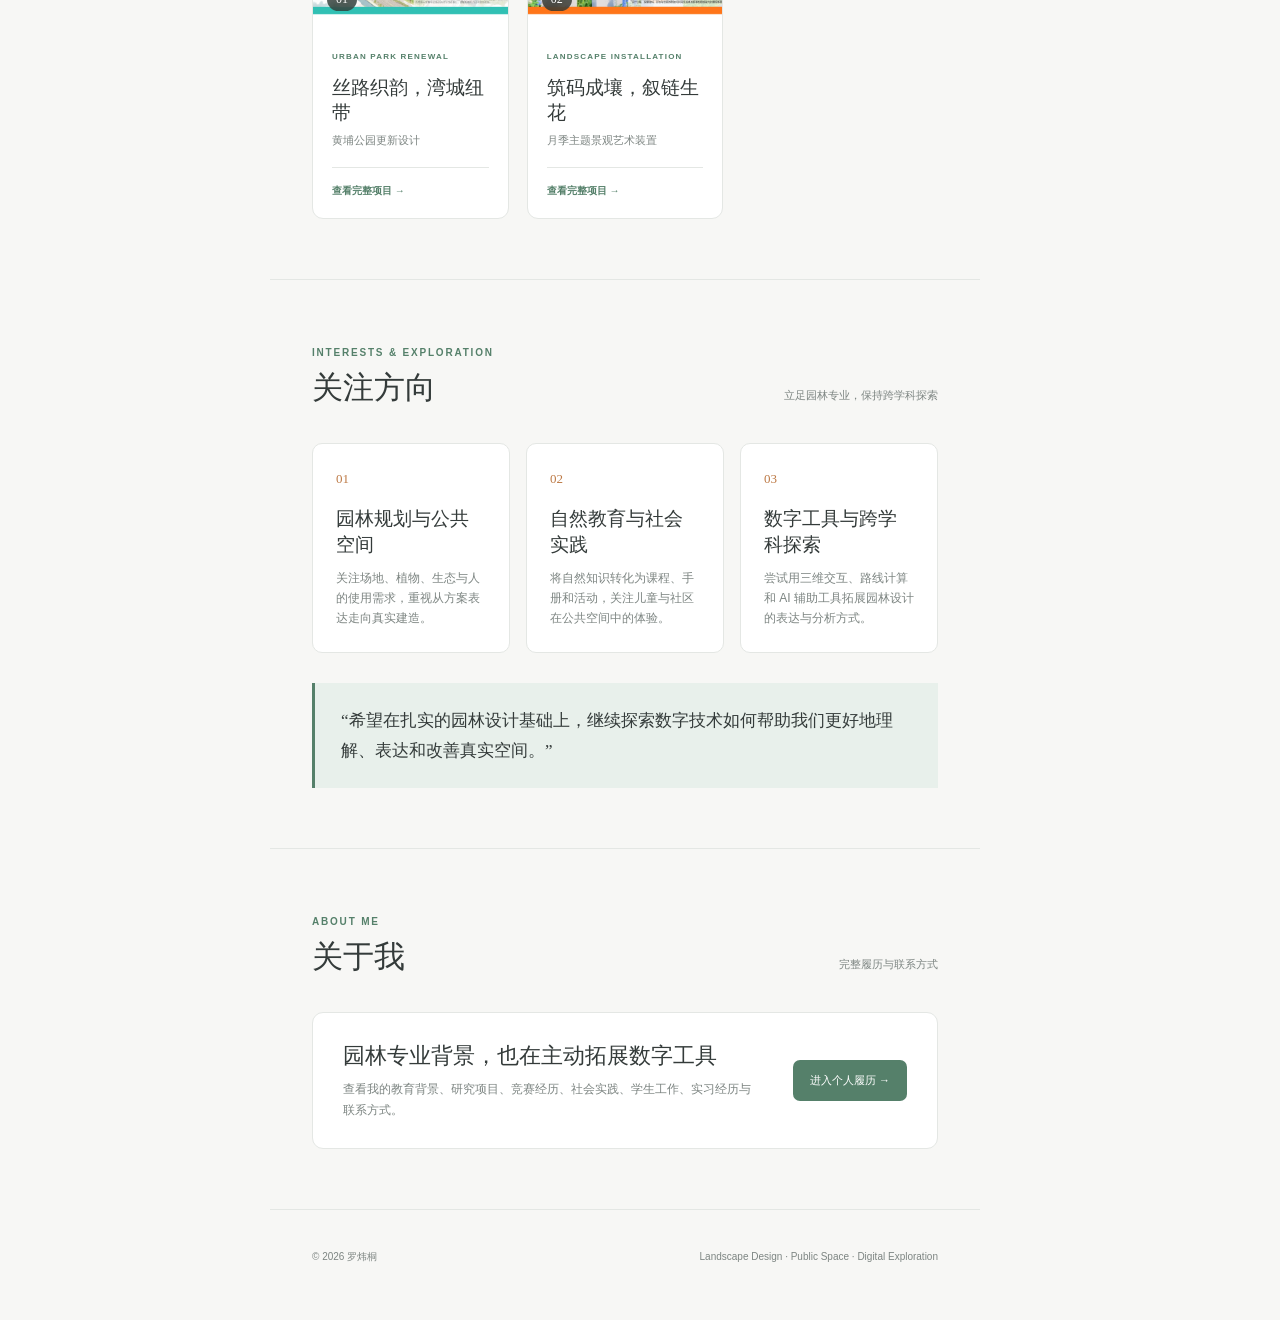
==== commit 28433beb: "Render Huangpu portfolio with native PowerPoint" ====
--- a/index.html
+++ b/index.html
@@ -91,7 +91,7 @@
 
         <div class="work-grid">
           <a class="work-card" href="./works/huangpu.html">
-            <figure><img src="./assets/portfolio/huangpu/01.webp?v=2" alt="黄埔公园更新设计鸟瞰图" /><span>01</span></figure>
+            <figure><img src="./assets/portfolio/huangpu/01.webp?v=3" alt="黄埔公园更新设计鸟瞰图" /><span>01</span></figure>
             <article><small>URBAN PARK RENEWAL</small><h3>丝路织韵，湾城纽带</h3><p>黄埔公园更新设计</p><b>查看完整项目 →</b></article>
           </a>
           <a class="work-card" href="./works/rose.html">
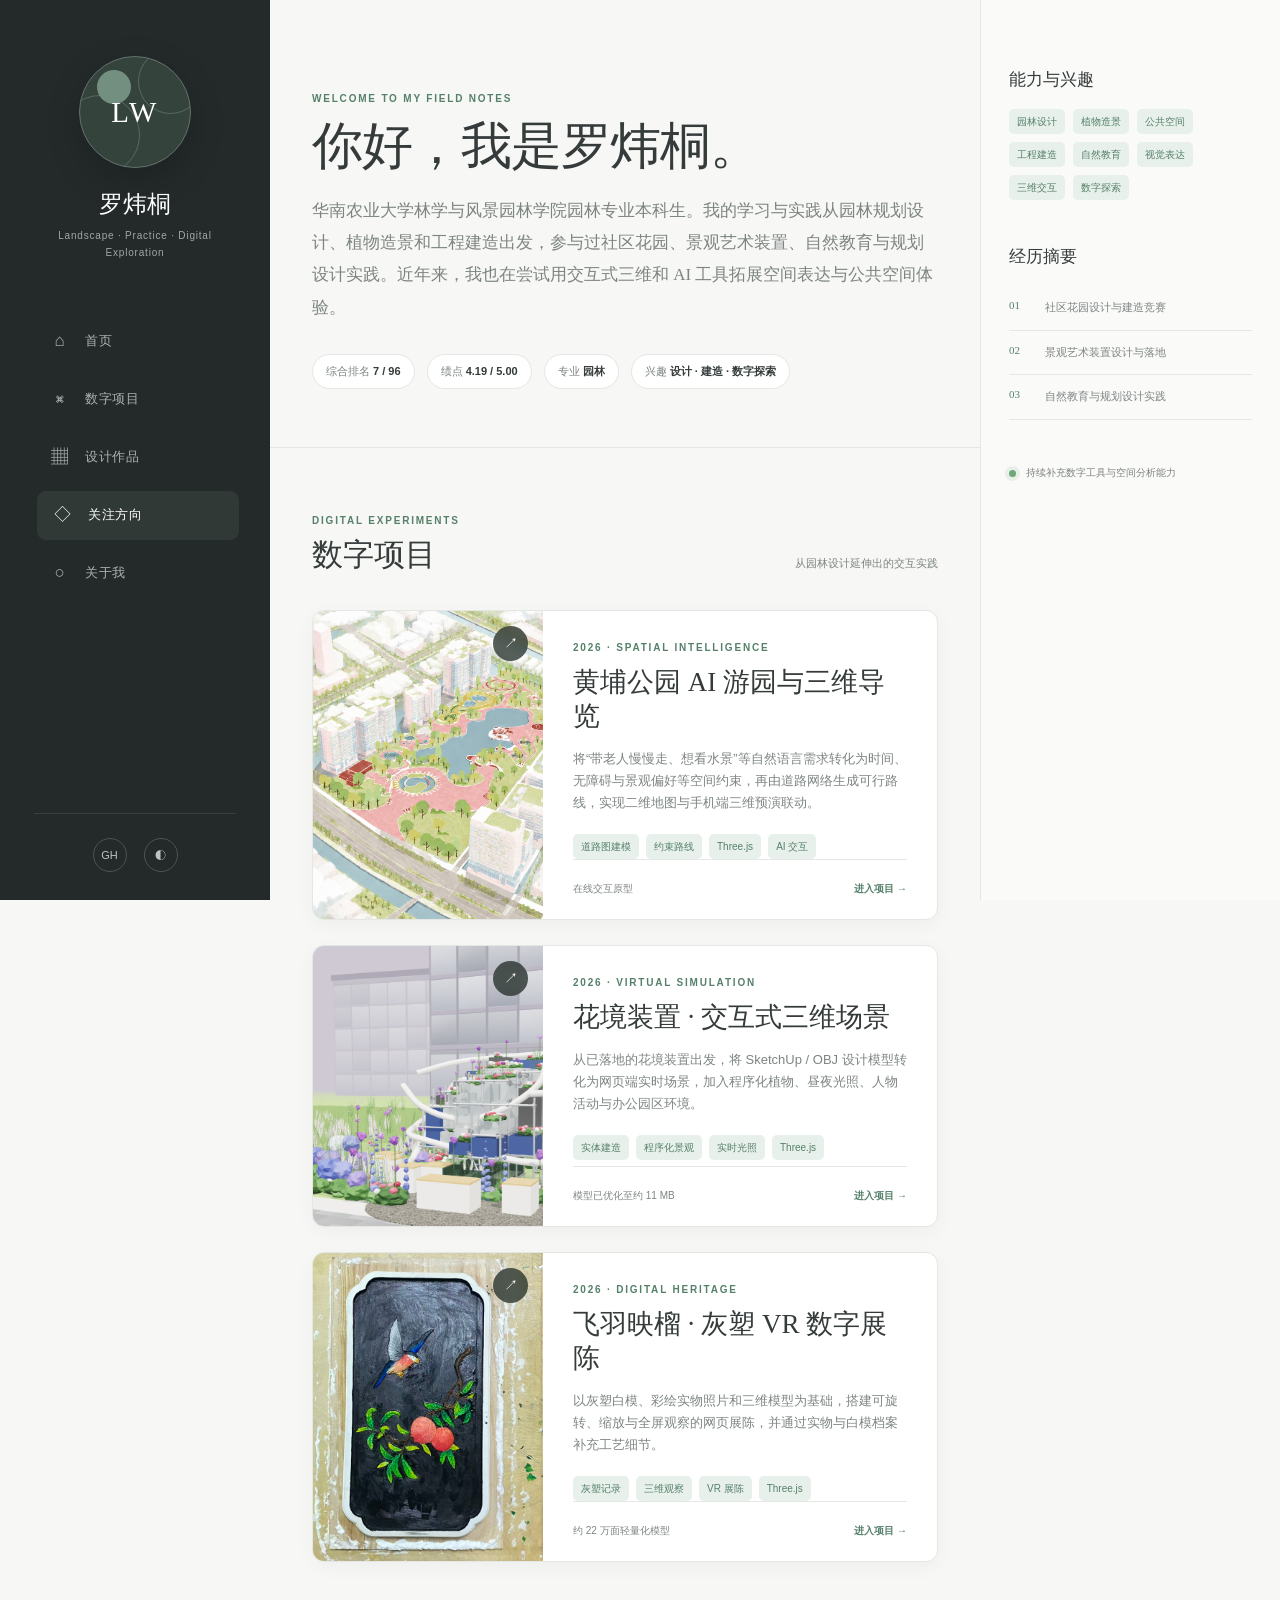
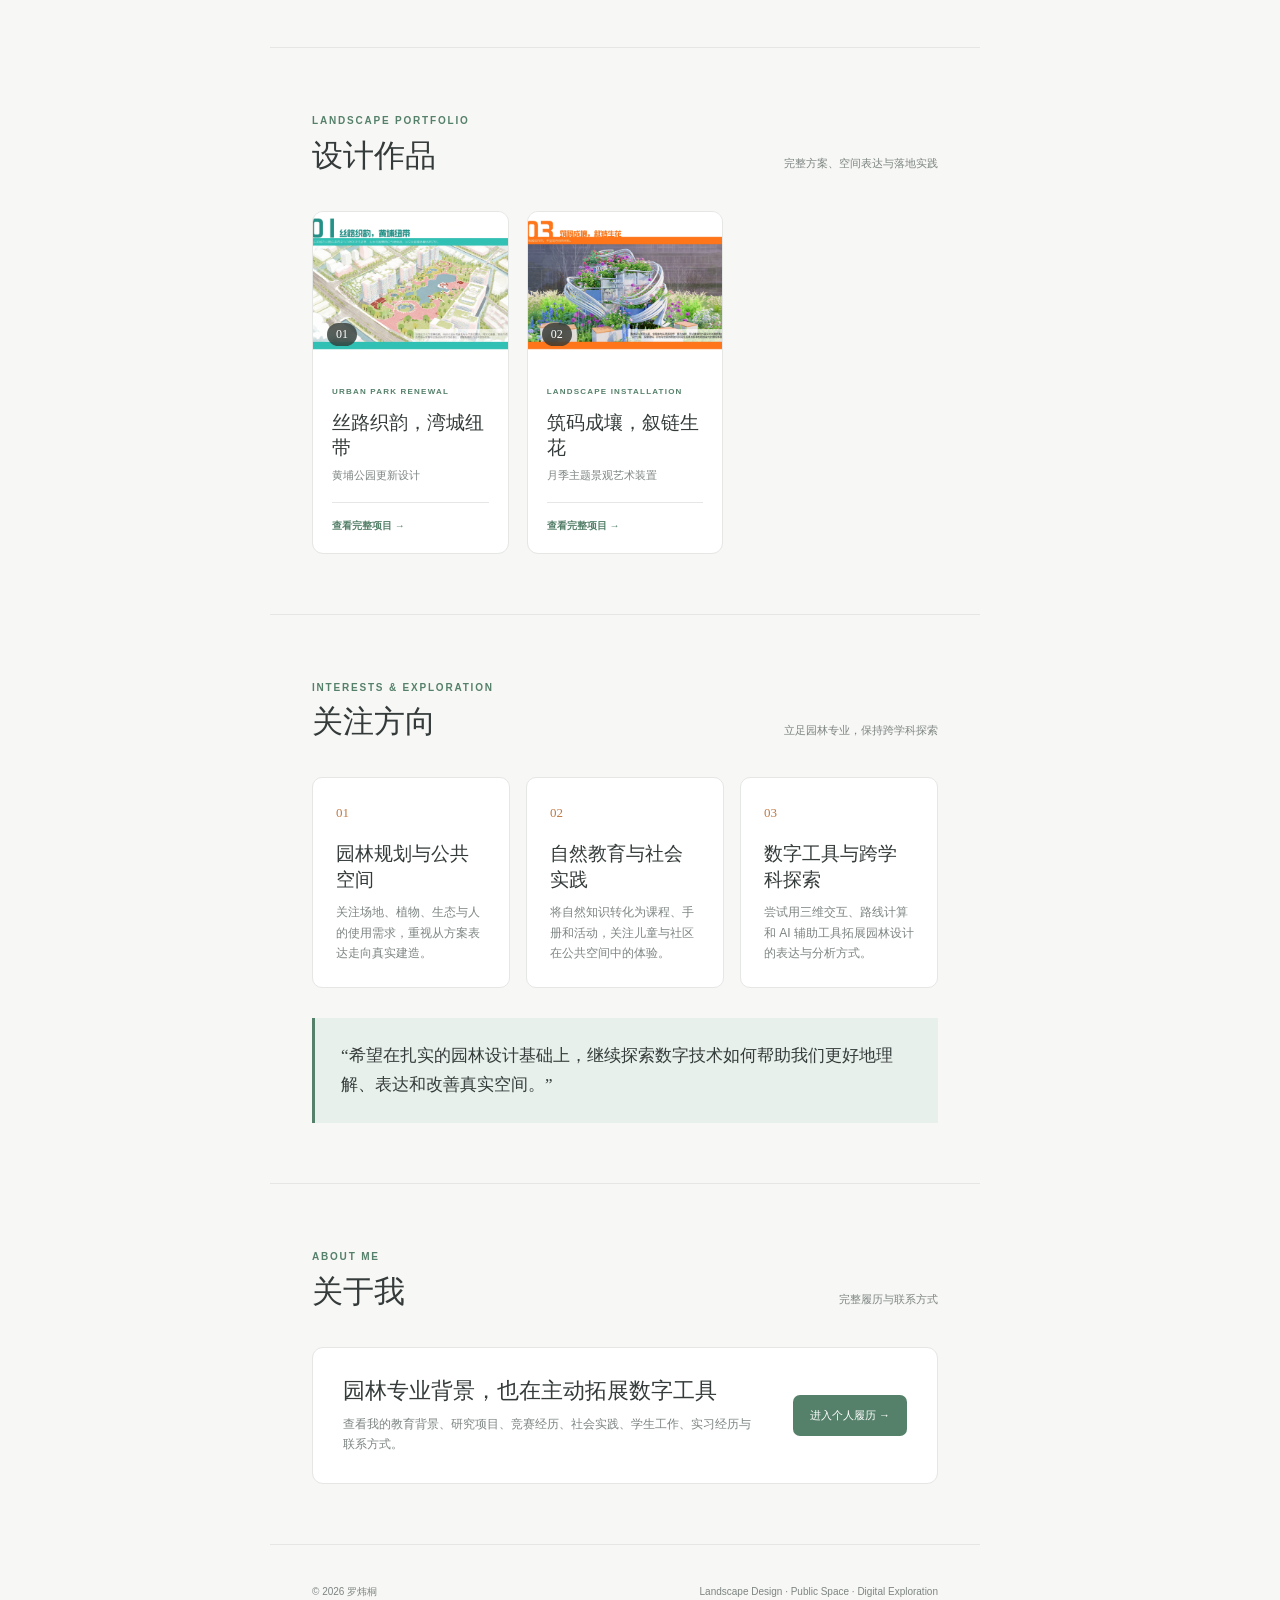
==== commit 3c71598a: "Deploy gray sculpture VR exhibit" ====
--- a/index.html
+++ b/index.html
@@ -81,6 +81,20 @@
             <footer><span>模型已优化至约 11 MB</span><b>进入项目 →</b></footer>
           </article>
         </a>
+
+        <a class="post-card" href="./gray-sculpture/" target="_blank" aria-label="打开飞羽映榴灰塑 VR 数字展陈项目">
+          <figure>
+            <img src="./gray-sculpture/assets/real/real_06.jpg" alt="飞鸟石榴主题彩绘灰塑实物" />
+            <span class="open-mark">↗</span>
+          </figure>
+          <article>
+            <div class="post-date">2026 · DIGITAL HERITAGE</div>
+            <h3>飞羽映榴 · 灰塑 VR 数字展陈</h3>
+            <p>以灰塑白模、彩绘实物照片和三维模型为基础，搭建可旋转、缩放与全屏观察的网页展陈，并通过实物与白模档案补充工艺细节。</p>
+            <div class="tags"><span>灰塑记录</span><span>三维观察</span><span>VR 展陈</span><span>Three.js</span></div>
+            <footer><span>约 22 万面轻量化模型</span><b>进入项目 →</b></footer>
+          </article>
+        </a>
       </section>
 
       <section class="content-section" id="projects">
@@ -91,7 +105,7 @@
 
         <div class="work-grid">
           <a class="work-card" href="./works/huangpu.html">
-            <figure><img src="./assets/portfolio/huangpu/01.webp?v=3" alt="黄埔公园更新设计鸟瞰图" /><span>01</span></figure>
+            <figure><img src="./assets/portfolio/huangpu/01.webp?v=4" alt="黄埔公园更新设计鸟瞰图" /><span>01</span></figure>
             <article><small>URBAN PARK RENEWAL</small><h3>丝路织韵，湾城纽带</h3><p>黄埔公园更新设计</p><b>查看完整项目 →</b></article>
           </a>
           <a class="work-card" href="./works/rose.html">
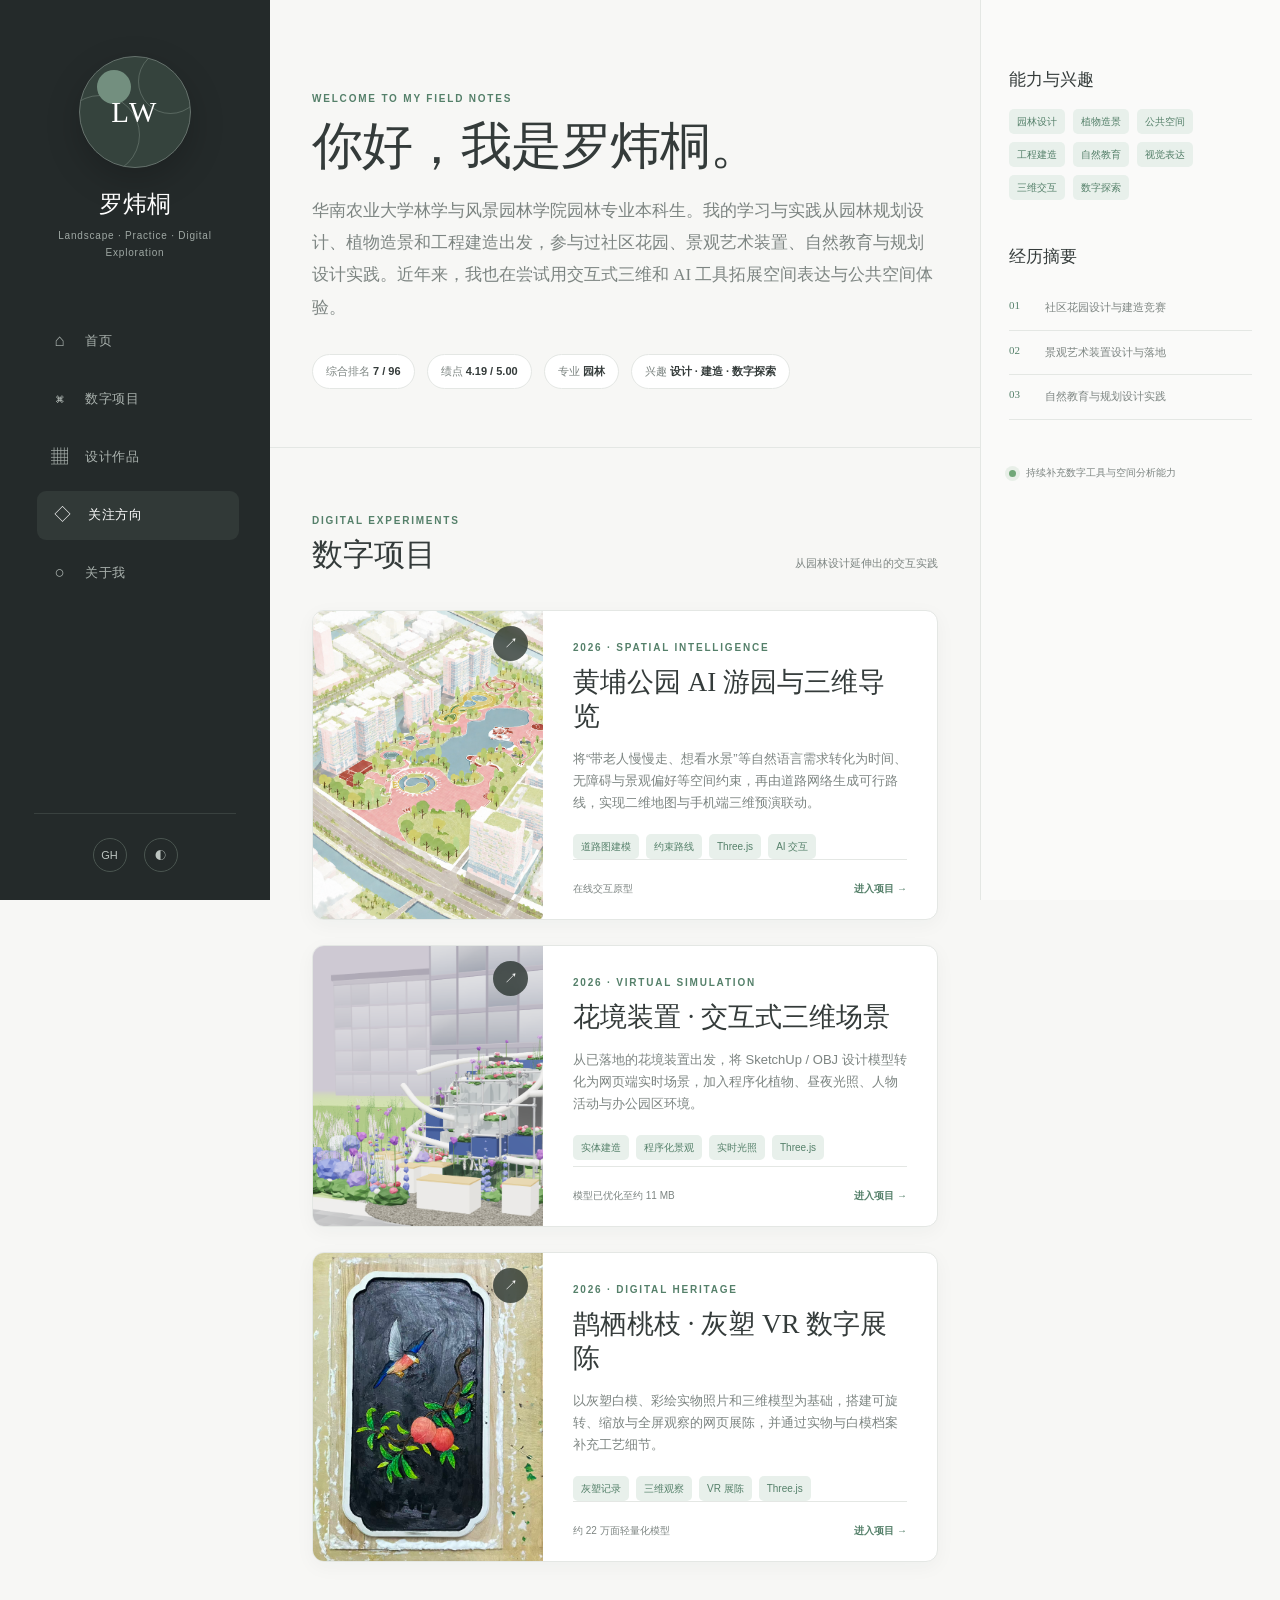
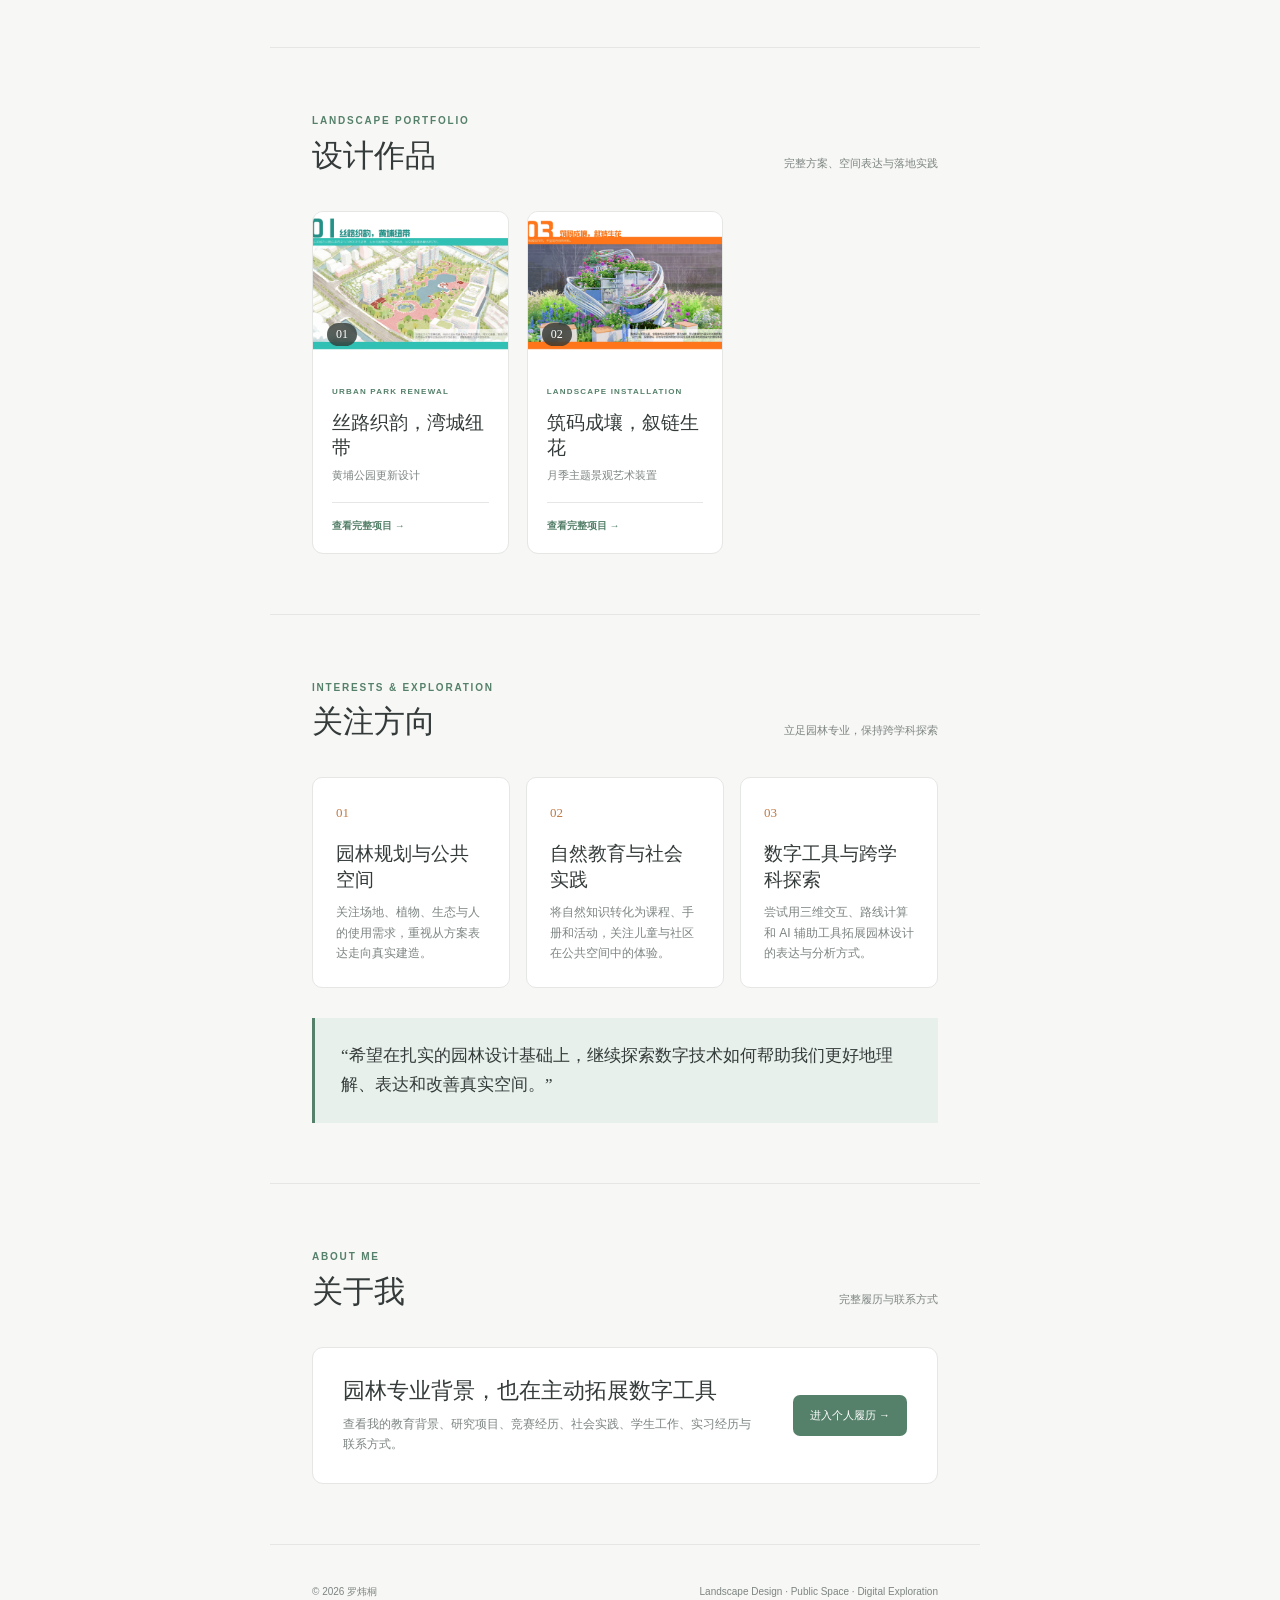
==== commit 718be4bf: "Rename gray sculpture exhibit to Queqi Taozhi" ====
--- a/index.html
+++ b/index.html
@@ -82,14 +82,14 @@
           </article>
         </a>
 
-        <a class="post-card" href="./gray-sculpture/" target="_blank" aria-label="打开飞羽映榴灰塑 VR 数字展陈项目">
+        <a class="post-card" href="./gray-sculpture/" target="_blank" aria-label="打开鹊栖桃枝灰塑 VR 数字展陈项目">
           <figure>
-            <img src="./gray-sculpture/assets/real/real_06.jpg" alt="飞鸟石榴主题彩绘灰塑实物" />
+            <img src="./gray-sculpture/assets/real/real_06.jpg" alt="鹊栖桃枝主题彩绘灰塑实物" />
             <span class="open-mark">↗</span>
           </figure>
           <article>
             <div class="post-date">2026 · DIGITAL HERITAGE</div>
-            <h3>飞羽映榴 · 灰塑 VR 数字展陈</h3>
+            <h3>鹊栖桃枝 · 灰塑 VR 数字展陈</h3>
             <p>以灰塑白模、彩绘实物照片和三维模型为基础，搭建可旋转、缩放与全屏观察的网页展陈，并通过实物与白模档案补充工艺细节。</p>
             <div class="tags"><span>灰塑记录</span><span>三维观察</span><span>VR 展陈</span><span>Three.js</span></div>
             <footer><span>约 22 万面轻量化模型</span><b>进入项目 →</b></footer>
@@ -105,7 +105,7 @@
 
         <div class="work-grid">
           <a class="work-card" href="./works/huangpu.html">
-            <figure><img src="./assets/portfolio/huangpu/01.webp?v=4" alt="黄埔公园更新设计鸟瞰图" /><span>01</span></figure>
+            <figure><img src="./assets/portfolio/huangpu/01.webp?v=5" alt="黄埔公园更新设计鸟瞰图" /><span>01</span></figure>
             <article><small>URBAN PARK RENEWAL</small><h3>丝路织韵，湾城纽带</h3><p>黄埔公园更新设计</p><b>查看完整项目 →</b></article>
           </a>
           <a class="work-card" href="./works/rose.html">
